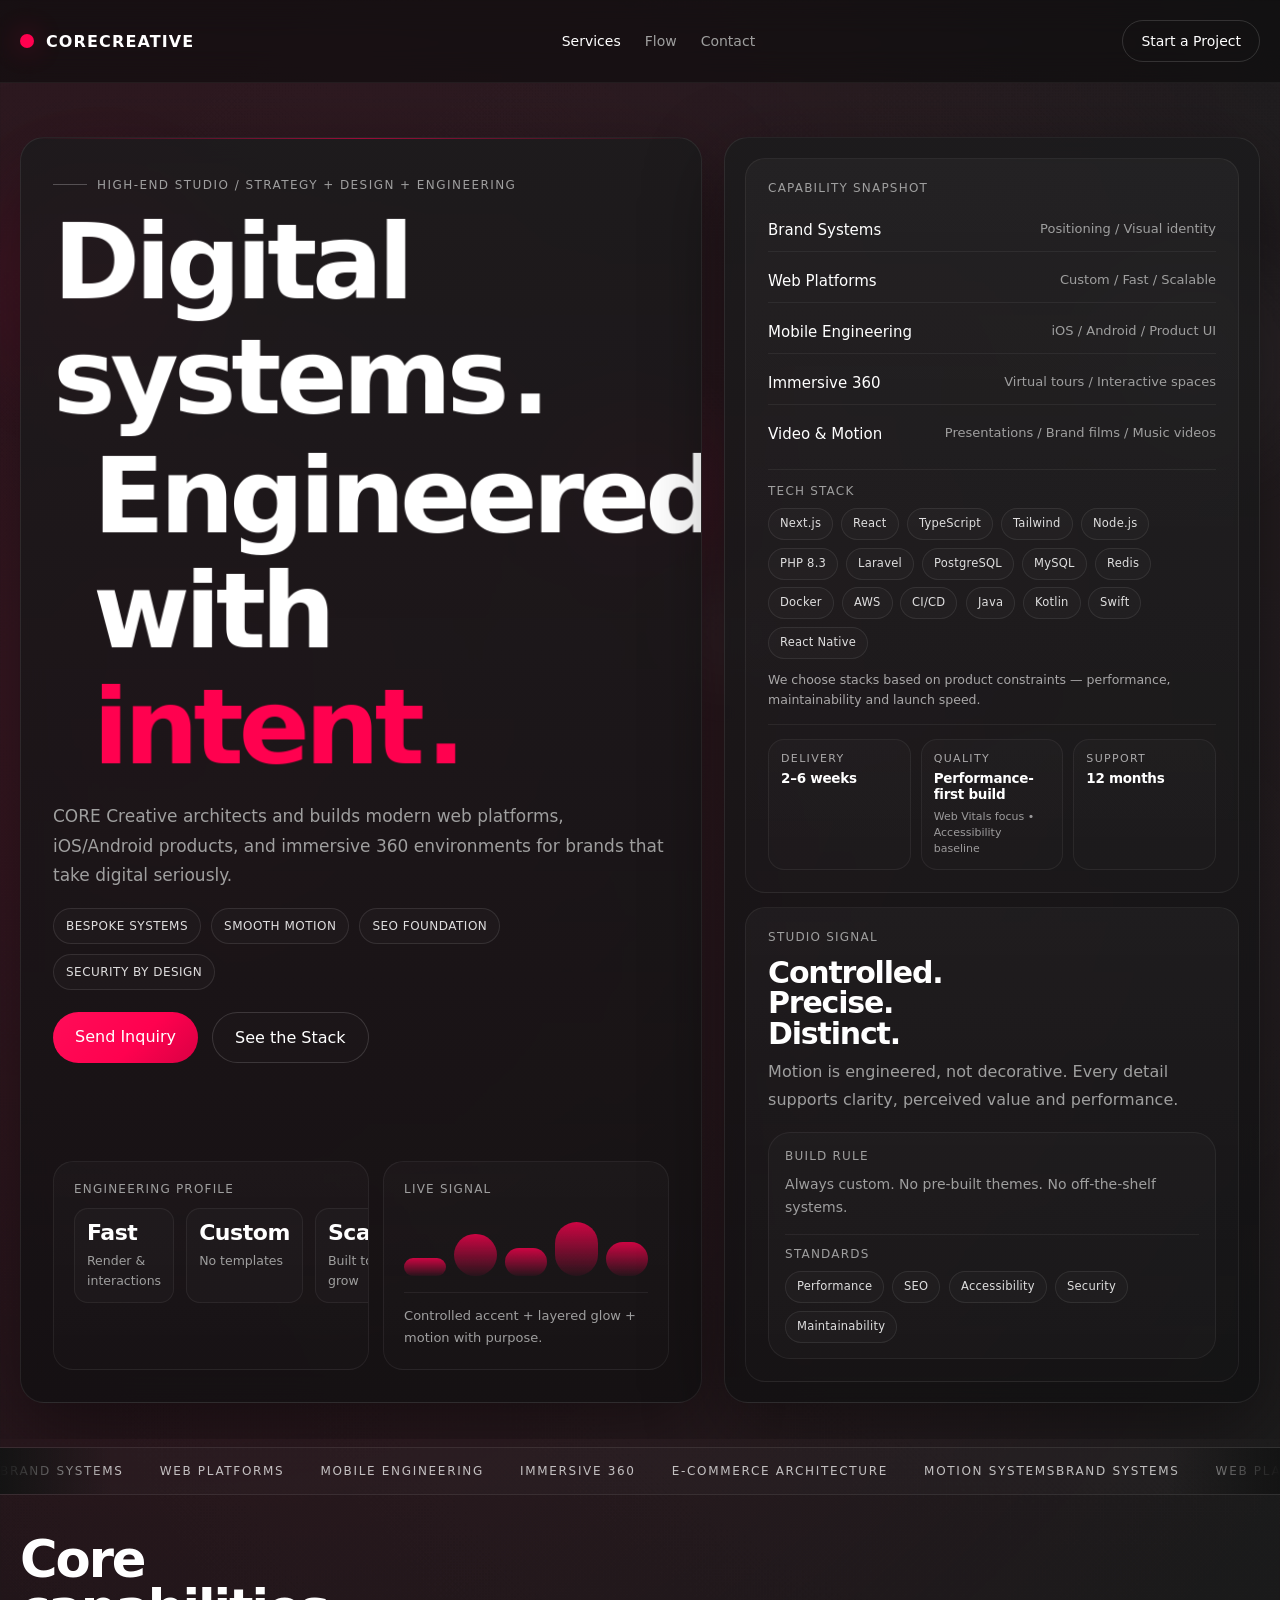
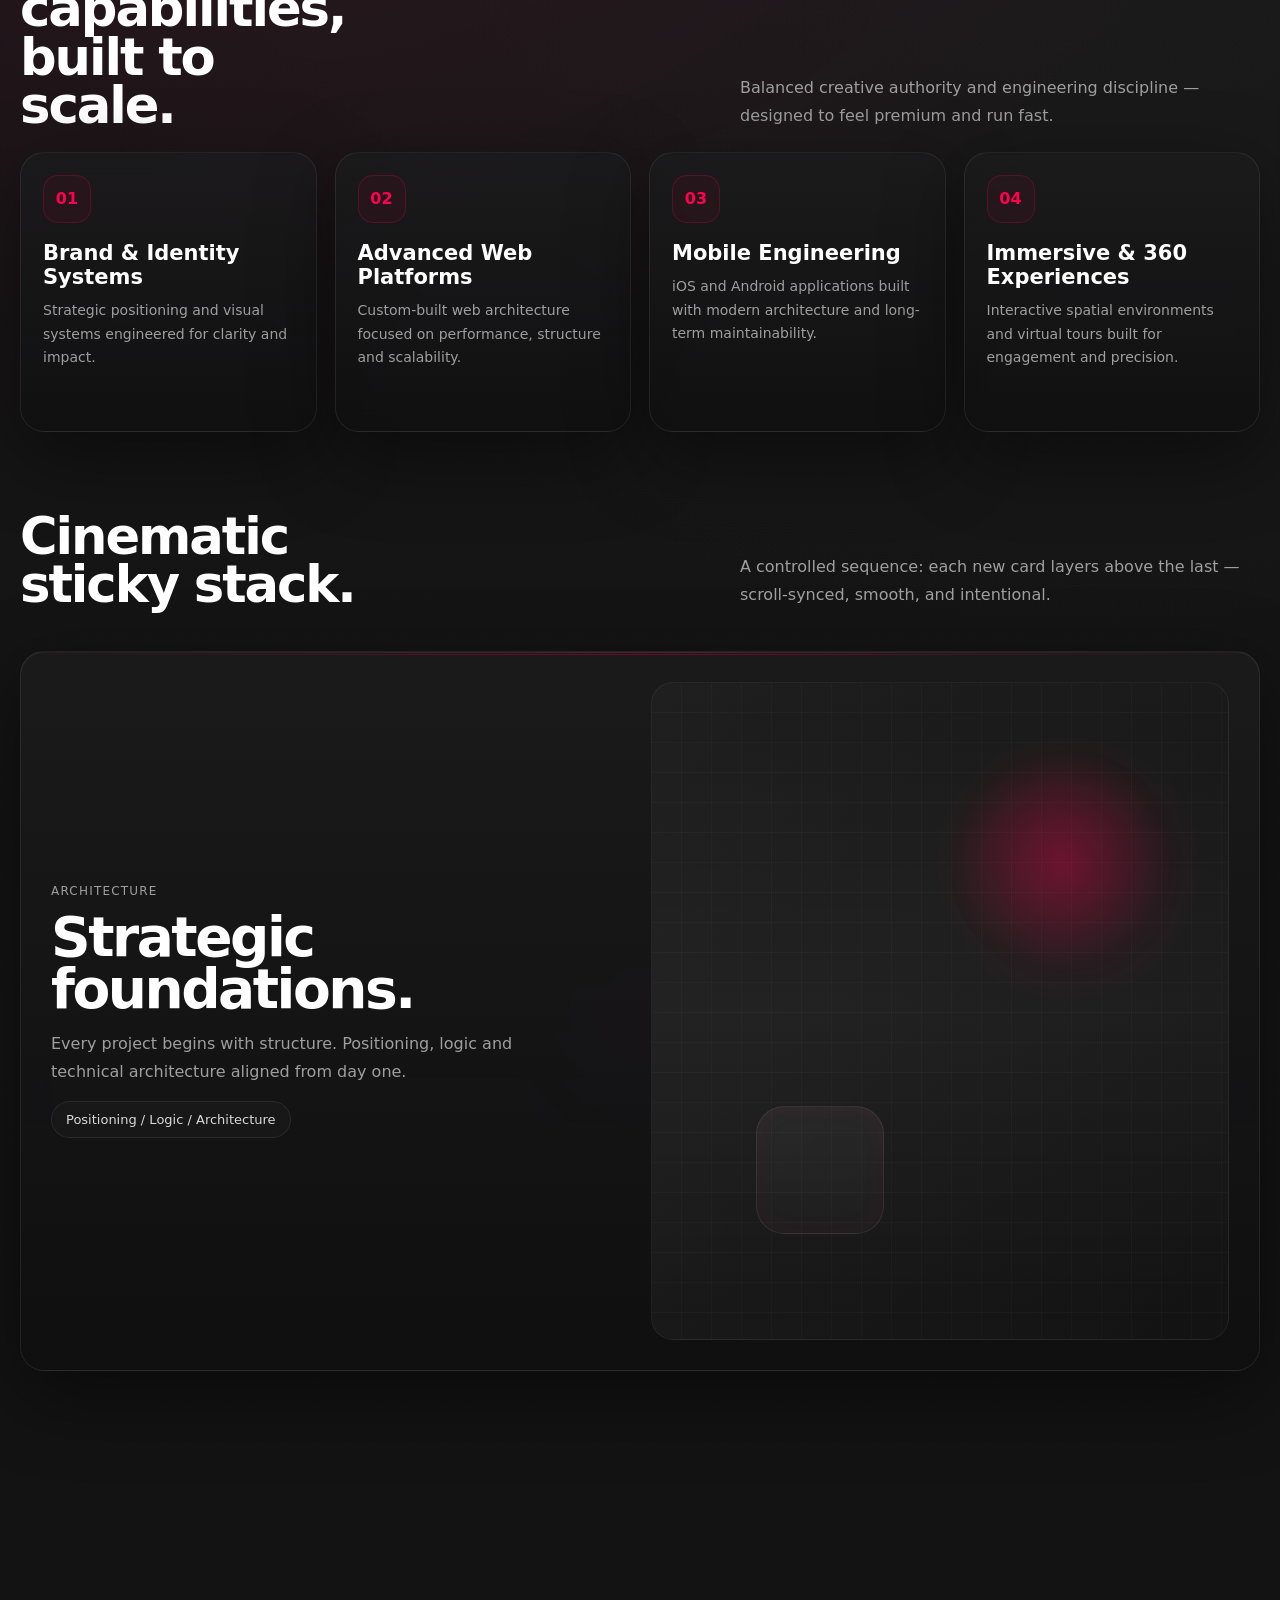
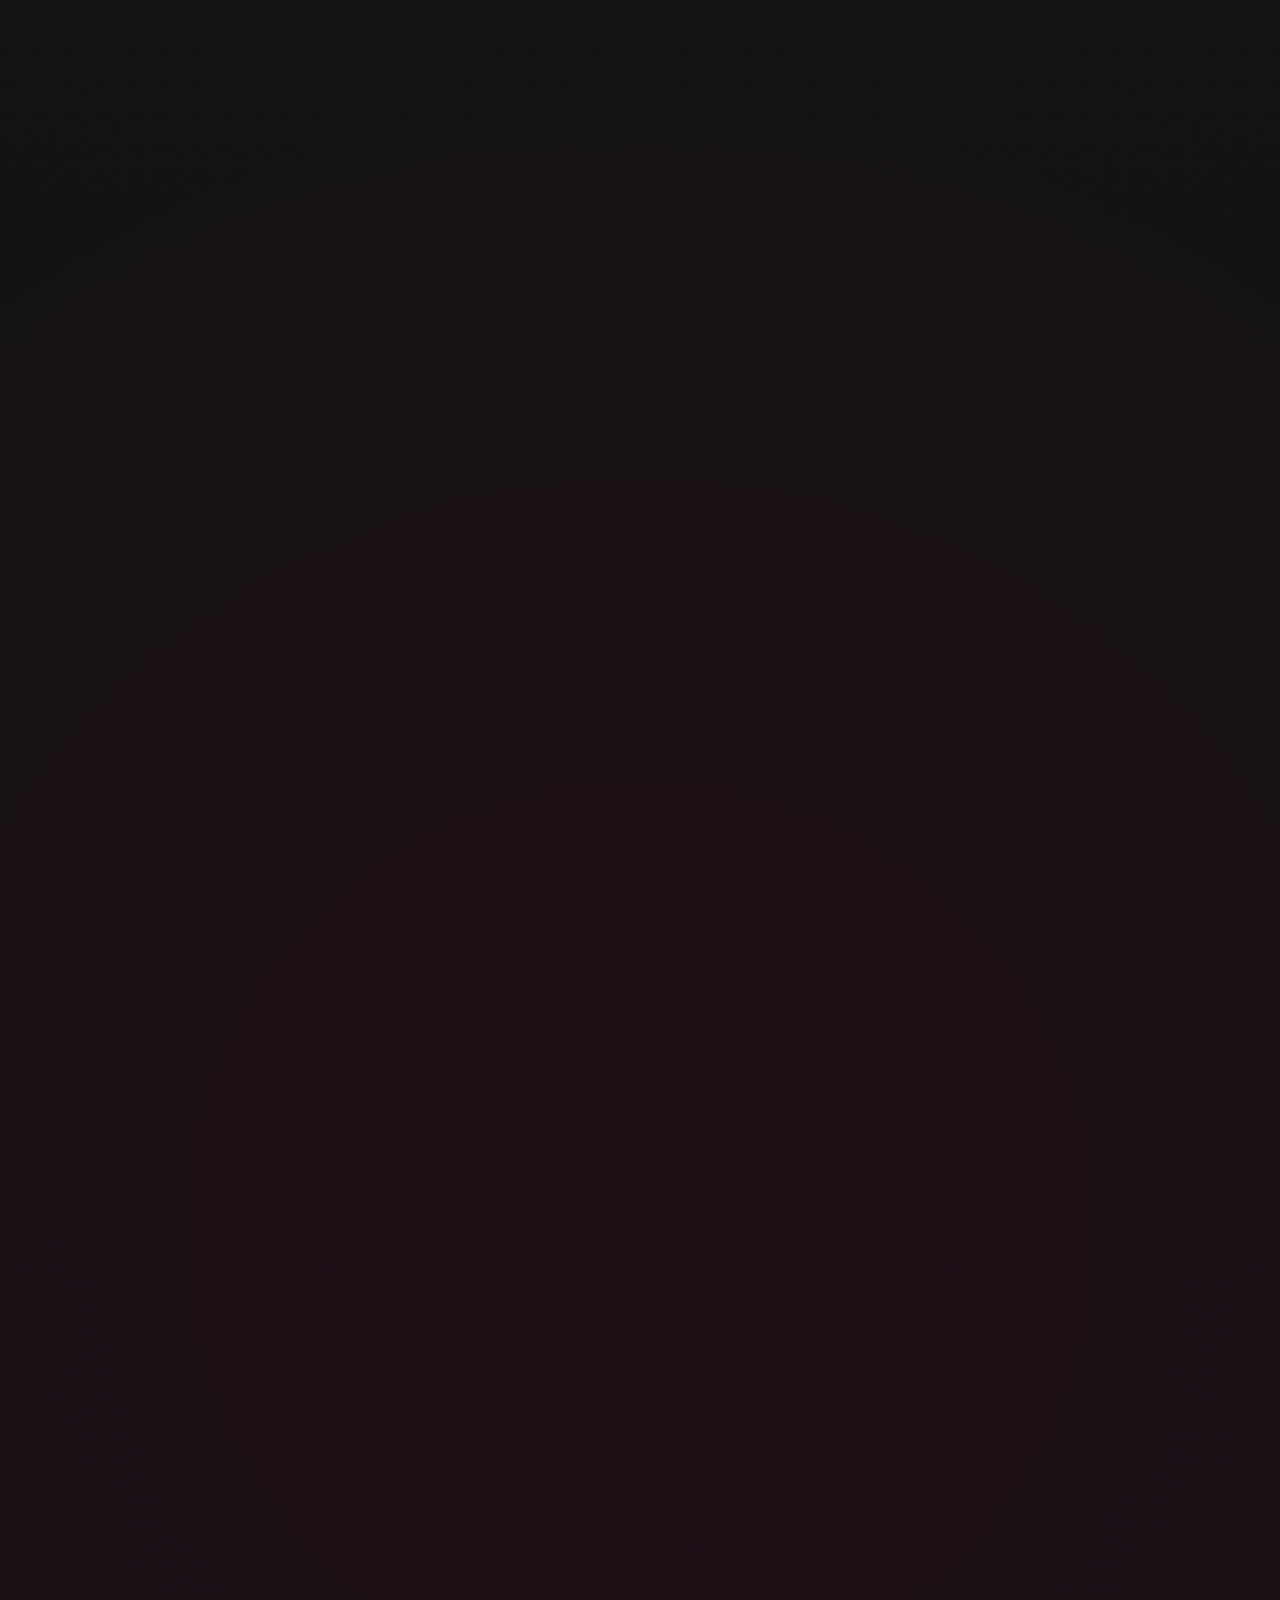
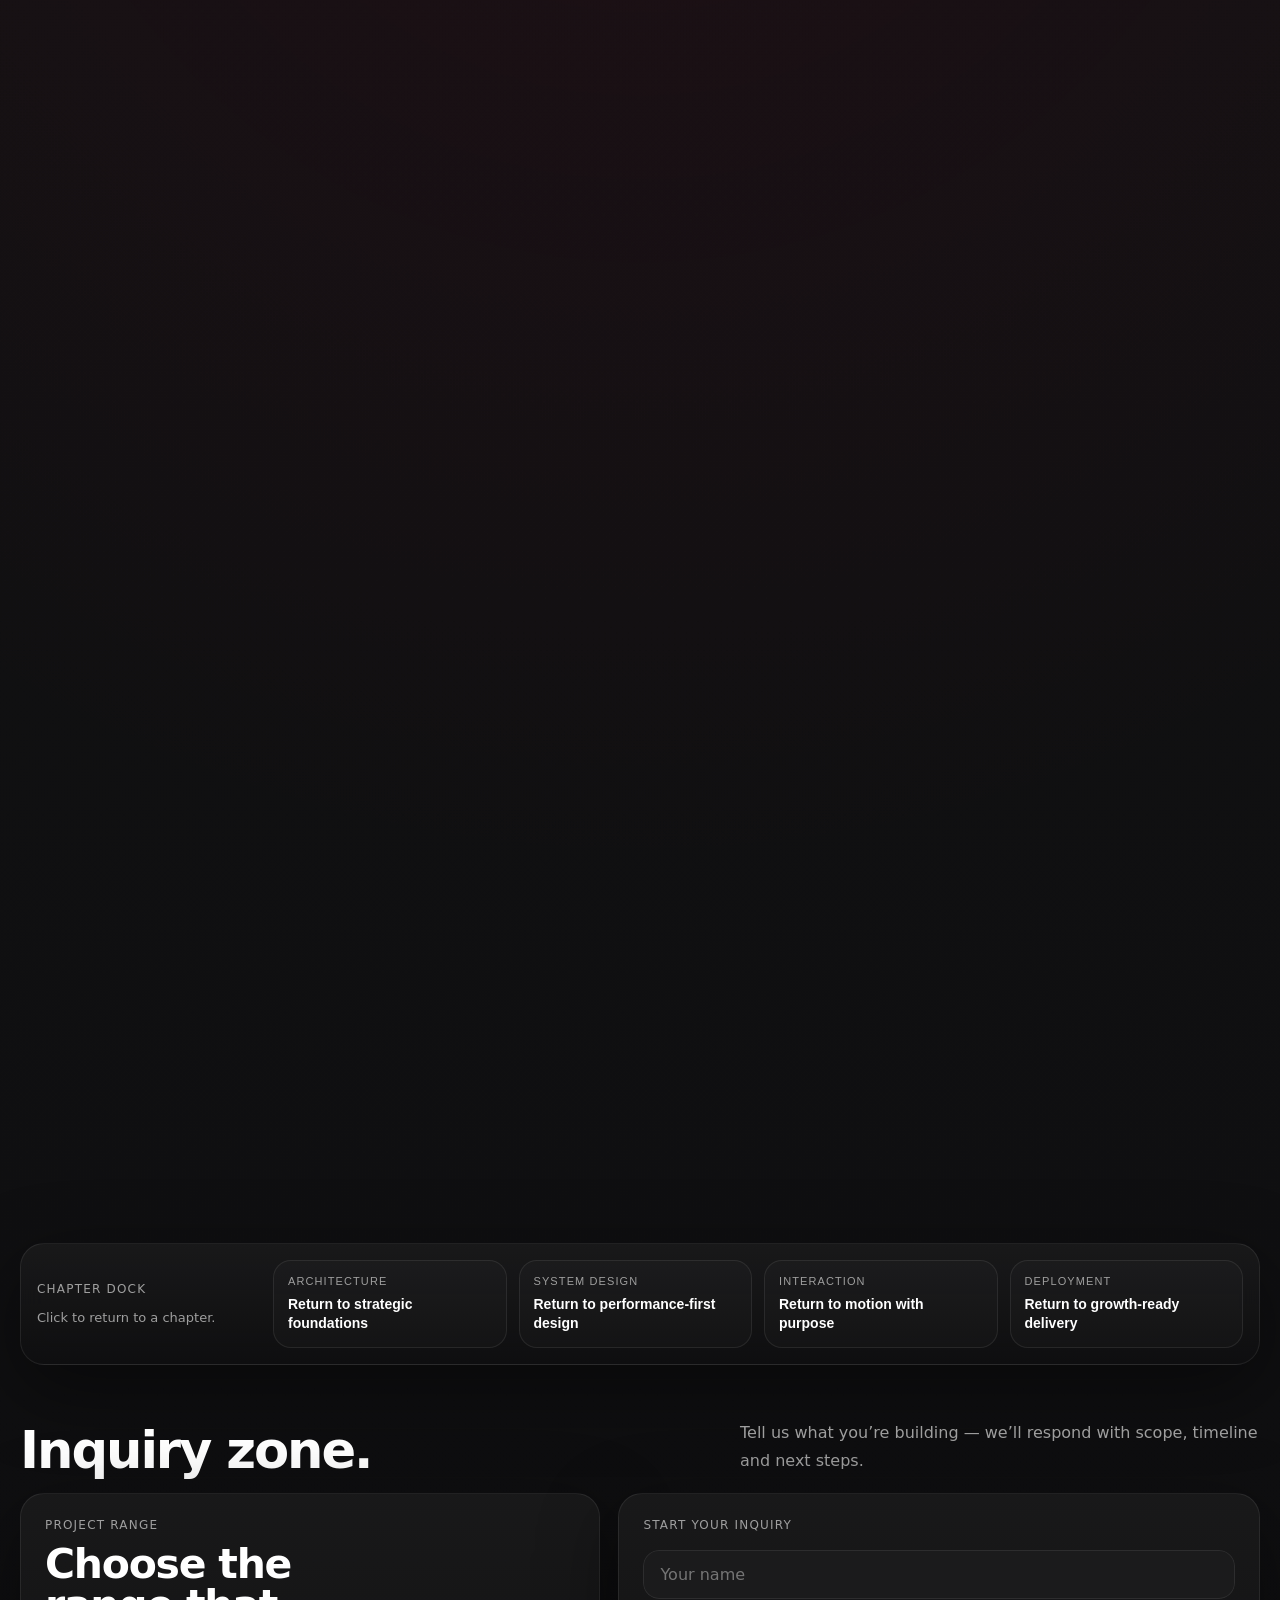
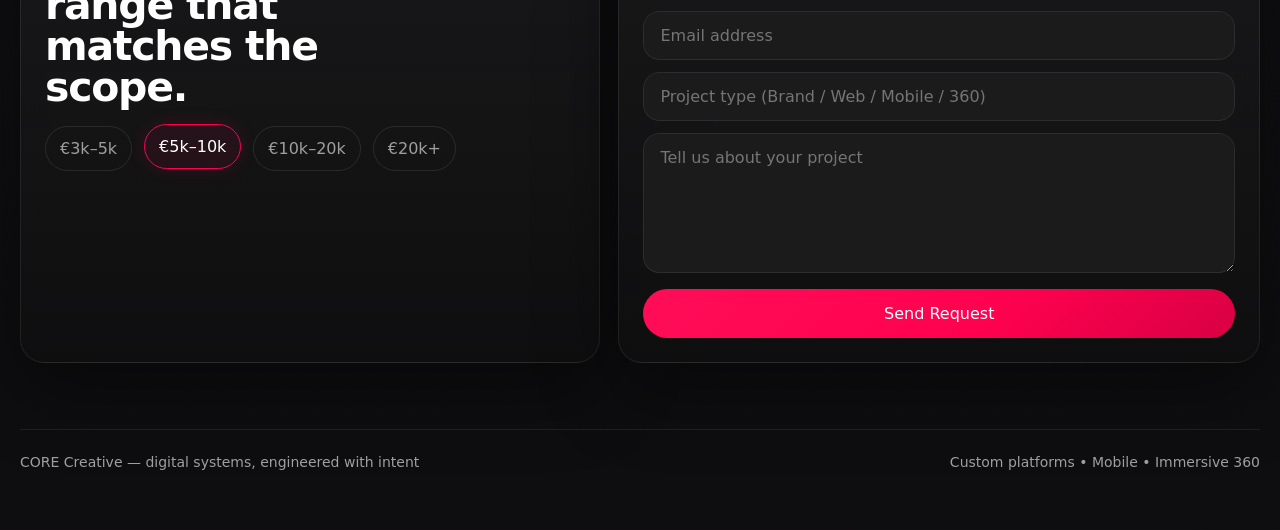
==== index-bekap.html @ a465d310 "batch-01: hero meta + engineering list + delivery proof card" ====
<!DOCTYPE html>
<html lang="en">
<head>
  <meta charset="UTF-8" />
  <meta name="viewport" content="width=device-width, initial-scale=1.0" />
  <title>CORE Creative — Real Overlay Stack</title>
<link rel="stylesheet" href="assets/css/styles.css?v=dev1">
</head>
<body>
  <header class="nav">
    <div class="container nav-inner">
      <a class="brand" href="#top"><span class="dot"></span><span>CORECREATIVE</span></a>
      <nav class="links">
        <a class="active" href="#services">Services</a>
        <a href="#stack">Flow</a>
        <a href="#contact">Contact</a>
      </nav>
      <a class="cta" href="#contact">Start a Project</a>
    </div>
  </header>

  <main>
    <section class="hero" id="top">
      <div class="hero-spot"></div>
      <div class="container hero-grid">
        <div class="panel reactive hero-main">
          <div class="hero-line"></div>

          <div>
            <span class="eyebrow">High-end studio / Strategy + Design + Engineering</span>

            <h1 class="title" aria-label="Digital systems. Engineered with intent.">
              <span class="line l1">
                <span class="w">Digital</span>
                <span class="w">systems<span class="punct punct-accent">.</span></span>
              </span>
              <span class="line l2">
                <span class="w">Engineered</span>
                <span class="w">with</span>
                <span class="w accent">intent<span class="punct punct-invert">.</span></span>
              </span>
            </h1>

            <p class="hero-copy">
              CORE Creative architects and builds modern web platforms, iOS/Android products, and immersive 360 environments for brands that take digital seriously.
            </p>

            <div class="proof-row" aria-label="proof signals">
              <span class="proof-pill">Bespoke systems</span>
              <span class="proof-pill">Smooth motion</span>
              <span class="proof-pill">SEO foundation</span>
              <span class="proof-pill">Security by design</span>
            </div>

            <div class="actions">
              <a class="btn primary" href="#contact">Send Inquiry</a>
              <a class="btn secondary" href="#stack">See the Stack</a>
            </div>
          </div>

          <div class="hero-strip">
            <div class="card reactive">
              <div>
                <div class="label">Engineering profile</div>
                <div class="metrics">
                  <div class="m"><strong>Fast</strong><span>Render & interactions</span></div>
                  <div class="m"><strong>Custom</strong><span>No templates</span></div>
                  <div class="m"><strong>Scaled</strong><span>Built to grow</span></div>
                </div>
              </div>
            </div>

            <div class="card reactive">
              <div>
                <div class="label">Live signal</div>
                <div class="bars">
                  <span class="bar"></span><span class="bar"></span><span class="bar"></span><span class="bar"></span><span class="bar"></span>
                </div>
              </div>
              <p class="micro">
                Controlled accent + layered glow + motion with purpose.
              </p>
            </div>
          </div>
        </div>

        <aside class="panel reactive hero-side">
          <div class="side-box reactive">
            <div class="label">Capability snapshot</div>
            <div class="list">
              <div class="item"><span>Brand Systems</span><span>Positioning / Visual identity</span></div>
              <div class="item"><span>Web Platforms</span><span>Custom / Fast / Scalable</span></div>
              <div class="item"><span>Mobile Engineering</span><span>iOS / Android / Product UI</span></div>
              <div class="item"><span>Immersive 360</span><span>Virtual tours / Interactive spaces</span></div>
              <div class="item"><span>Video & Motion</span><span>Presentations / Brand films / Music videos</span></div>
            </div>

            <div class="mini-stack">
              <div class="label">Tech stack</div>
              <div class="pill-row">
                <span class="pill">Next.js</span>
                <span class="pill">React</span>
                <span class="pill">TypeScript</span>
                <span class="pill">Tailwind</span>

                <span class="pill">Node.js</span>
                <span class="pill">PHP 8.3</span>
                <span class="pill">Laravel</span>

                <span class="pill">PostgreSQL</span>
                <span class="pill">MySQL</span>
                <span class="pill">Redis</span>
                <span class="pill">Docker</span>
                <span class="pill">AWS</span>
                <span class="pill">CI/CD</span>

                <span class="pill">Java</span>
                <span class="pill">Kotlin</span>
                <span class="pill">Swift</span>
                <span class="pill">React Native</span>
              </div>

              <p class="stack-note">
                We choose stacks based on product constraints — performance, maintainability and launch speed.
              </p>

              <div class="proof-metrics" aria-label="delivery proof">
                <div class="pm">
                  <small>Delivery</small>
                  <strong>2–6 weeks</strong>
                </div>

                <div class="pm">
                  <small>Quality</small>
                  <strong>Performance-first build</strong>
                  <span class="pm-sub">Web Vitals focus • Accessibility baseline</span>
                </div>

                <div class="pm">
                  <small>Support</small>
                  <strong>12 months</strong>
                </div>
              </div>
            </div>
          </div>

          <div class="side-box reactive">
            <div class="label">Studio signal</div>
            <h3 class="studio-title">
              Controlled. Precise. Distinct.
            </h3>
            <p class="studio-copy">
              Motion is engineered, not decorative. Every detail supports clarity, perceived value and performance.
            </p>

            <div class="rule-card">
              <div class="label">Build rule</div>
              <p class="rule-copy">
                Always custom. No pre-built themes. No off-the-shelf systems.
              </p>

              <div class="mini-stack mini-stack-tight">
                <div class="label">Standards</div>
                <div class="pill-row">
                  <span class="pill">Performance</span>
                  <span class="pill">SEO</span>
                  <span class="pill">Accessibility</span>
                  <span class="pill">Security</span>
                  <span class="pill">Maintainability</span>
                </div>
              </div>
            </div>
          </div>
        </aside>
      </div>
    </section>

    <section class="ticker-wrap" aria-hidden="true">
      <div class="ticker-track">
        <div class="ticker-group">
          <span>Brand Systems</span>
          <span>Web Platforms</span>
          <span>Mobile Engineering</span>
          <span>Immersive 360</span>
          <span>E-commerce Architecture</span>
          <span>Motion Systems</span>
        </div>
        <div class="ticker-group">
          <span>Brand Systems</span>
          <span>Web Platforms</span>
          <span>Mobile Engineering</span>
          <span>Immersive 360</span>
          <span>E-commerce Architecture</span>
          <span>Motion Systems</span>
        </div>
        <div class="ticker-group">
          <span>Brand Systems</span>
          <span>Web Platforms</span>
          <span>Mobile Engineering</span>
          <span>Immersive 360</span>
          <span>E-commerce Architecture</span>
          <span>Motion Systems</span>
        </div>
      </div>
    </section>

    <section class="section" id="services">
      <div class="container">
        <div class="head">
          <h2>Core capabilities, built to scale.</h2>
          <p>Balanced creative authority and engineering discipline — designed to feel premium and run fast.</p>
        </div>

        <div class="grid4">
          <article class="panel reactive service">
            <div>
              <div class="icon">01</div>
              <h3>Brand & Identity Systems</h3>
              <p>Strategic positioning and visual systems engineered for clarity and impact.</p>
            </div>
          </article>
          <article class="panel reactive service">
            <div>
              <div class="icon">02</div>
              <h3>Advanced Web Platforms</h3>
              <p>Custom-built web architecture focused on performance, structure and scalability.</p>
            </div>
          </article>
          <article class="panel reactive service">
            <div>
              <div class="icon">03</div>
              <h3>Mobile Engineering</h3>
              <p>iOS and Android applications built with modern architecture and long-term maintainability.</p>
            </div>
          </article>
          <article class="panel reactive service">
            <div>
              <div class="icon">04</div>
              <h3>Immersive & 360 Experiences</h3>
              <p>Interactive spatial environments and virtual tours built for engagement and precision.</p>
            </div>
          </article>
        </div>
      </div>
    </section>

    <section class="section" id="stack">
      <div class="container">
        <div class="head">
          <h2>Cinematic sticky stack.</h2>
          <p>A controlled sequence: each new card layers above the last — scroll-synced, smooth, and intentional.</p>
        </div>
      </div>

      <div class="stack-scene" id="stackScene">
        <div class="container">
          <div class="stack-sticky">
            <div class="stack-stage" id="stackStage">
              <div class="stack-scene-spot"></div>

              <article class="stack-card reactive" id="phase-1" data-base-rot="-2.6" data-base-x="-26">
                <div class="stack-veil"></div>
                <div class="stack-card-inner">
                  <div class="stack-copy">
                    <div class="label">Architecture</div>
                    <h3>Strategic foundations.</h3>
                    <p>Every project begins with structure. Positioning, logic and technical architecture aligned from day one.</p>
                    <span class="tag">Positioning / Logic / Architecture</span>
                  </div>
                  <div class="visual">
                    <div class="glow"></div>
                    <div class="core"></div>
                  </div>
                </div>
              </article>

              <article class="stack-card reactive" id="phase-2" data-base-rot="2.4" data-base-x="22">
                <div class="stack-veil"></div>
                <div class="stack-card-inner">
                  <div class="stack-copy">
                    <div class="label">System Design</div>
                    <h3>Designed to perform.</h3>
                    <p>Visual systems and interface logic built as one cohesive environment — clear, premium, consistent.</p>
                    <span class="tag">Design System / UI Logic / Cohesion</span>
                  </div>
                  <div class="visual">
                    <div class="glow" style="top:18%;right:16%"></div>
                    <div class="core" style="left:22%;bottom:20%"></div>
                  </div>
                </div>
              </article>

              <article class="stack-card reactive" id="phase-3" data-base-rot="-2.2" data-base-x="-18">
                <div class="stack-veil"></div>
                <div class="stack-card-inner">
                  <div class="stack-copy">
                    <div class="label">Interaction & Performance</div>
                    <h3>Motion with purpose.</h3>
                    <p>Controlled animation and feedback engineered for clarity and speed — never for decoration.</p>
                    <span class="tag">Motion / Feedback / Performance</span>
                  </div>
                  <div class="visual">
                    <div class="glow" style="top:24%;right:12%"></div>
                    <div class="core" style="left:16%;bottom:14%"></div>
                  </div>
                </div>
              </article>

              <article class="stack-card reactive" id="phase-4" data-base-rot="2.0" data-base-x="16">
                <div class="stack-veil"></div>
                <div class="stack-card-inner">
                  <div class="stack-copy">
                    <div class="label">Deployment & Scale</div>
                    <h3>Built for growth.</h3>
                    <p>Clean code, scalable architecture and long-term maintainability — ready for what comes next.</p>
                    <span class="tag">Scale / Maintainability / Delivery</span>
                  </div>
                  <div class="visual">
                    <div class="glow" style="top:14%;right:8%"></div>
                    <div class="core" style="left:20%;bottom:18%"></div>
                  </div>
                </div>
              </article>

            </div>
          </div>
        </div>
      </div>
    </section>

    <section class="section chapter-dock" id="dock">
      <div class="container">
        <div class="panel reactive chapter-shell">
          <div class="chapter-intro">
            <div class="label" style="margin-bottom:8px;">Chapter Dock</div>
            Click to return to a chapter.
          </div>
          <div class="chapter-row">
            <button class="chapter-btn" data-target="phase-1">
              <small>Architecture</small>
              <strong>Return to strategic foundations</strong>
            </button>
            <button class="chapter-btn" data-target="phase-2">
              <small>System Design</small>
              <strong>Return to performance-first design</strong>
            </button>
            <button class="chapter-btn" data-target="phase-3">
              <small>Interaction</small>
              <strong>Return to motion with purpose</strong>
            </button>
            <button class="chapter-btn" data-target="phase-4">
              <small>Deployment</small>
              <strong>Return to growth-ready delivery</strong>
            </button>
          </div>
        </div>
      </div>
    </section>

    <section class="section" id="contact">
      <div class="container">
        <div class="head">
          <h2>Inquiry zone.</h2>
          <p>Tell us what you’re building — we’ll respond with scope, timeline and next steps.</p>
        </div>

        <div class="two">
          <div class="panel reactive box">
            <div class="label">Project range</div>
            <h3 style="margin:12px 0 0;font-size:clamp(28px,3.2vw,44px);line-height:1;letter-spacing:-.03em;max-width:12ch;">
              Choose the range that matches the scope.
            </h3>
            <div class="chips">
              <span class="chip">€3k–5k</span>
              <span class="chip active">€5k–10k</span>
              <span class="chip">€10k–20k</span>
              <span class="chip">€20k+</span>
            </div>
          </div>

          <div class="panel reactive box">
            <div class="label">Start your inquiry</div>
            <form>
              <div class="field-wrap reactive">
                <input class="field" type="text" placeholder="Your name" />
              </div>
              <div class="field-wrap reactive">
                <input class="field" type="email" placeholder="Email address" />
              </div>
              <div class="field-wrap reactive">
                <input class="field" type="text" placeholder="Project type (Brand / Web / Mobile / 360)" />
              </div>
              <div class="field-wrap reactive">
                <textarea class="field" placeholder="Tell us about your project"></textarea>
              </div>
              <button class="btn primary" type="button">Send Request</button>
            </form>
          </div>
        </div>
      </div>
    </section>
  </main>

  <footer class="footer">
    <div class="container footer-line">
      <span>CORE Creative — digital systems, engineered with intent</span>
      <span>Custom platforms • Mobile • Immersive 360</span>
    </div>
  </footer>

  <script src="assets/js/app.js" defer></script>
</body>
</html>
---- assets/css/styles.css ----
:root{
  --accent:#FF014F;
  --accent-rgb:255,1,79;
  --bg1:#1b1b1c;
  --bg2:#141414;
  --bg3:#0e0e10;
  --text:#fff;
  --muted:#9F9F9F;
  --b1:rgba(255,255,255,.08);
  --b2:rgba(255,255,255,.14);
  --r:24px;
  --ease:cubic-bezier(.22,.61,.36,1);
  --max:1240px;
  --hero-x:50%;
  --hero-y:35%;
  --stack-x:50%;
  --stack-y:50%;
}

*{box-sizing:border-box}
html{scroll-behavior:smooth}
body{
  margin:0;
  font-family:Inter,system-ui,-apple-system,Segoe UI,sans-serif;
  color:var(--text);
  background:
    radial-gradient(circle at 12% 10%, rgba(var(--accent-rgb),.14), transparent 22%),
    radial-gradient(circle at 86% 14%, rgba(255,255,255,.03), transparent 22%),
    radial-gradient(circle at 50% 64%, rgba(var(--accent-rgb),.06), transparent 28%),
    linear-gradient(180deg, var(--bg1) 0%, var(--bg2) 34%, var(--bg3) 100%);
  overflow-x:hidden;
}

a{color:inherit;text-decoration:none}
.container{width:min(100% - 32px, var(--max)); margin:0 auto; position:relative; z-index:2;}

.nav{
  position:sticky; top:0; z-index:100;
  backdrop-filter:blur(16px);
  background:rgba(10,10,10,.56);
  border-bottom:1px solid rgba(255,255,255,.05);
}
.nav-inner{
  min-height:82px;
  display:flex;
  align-items:center;
  justify-content:space-between;
  gap:18px;
}
.brand{display:inline-flex; align-items:center; gap:12px; font-weight:800; letter-spacing:.07em;}
.dot{
  width:14px;height:14px;border-radius:999px;background:var(--accent);
  box-shadow:0 0 28px rgba(var(--accent-rgb),.44);
  animation:pulse 3s infinite;
}
.links{display:flex; gap:24px; color:var(--muted); font-size:14px;}
.links a:hover,.links a.active{color:#fff}
.cta{
  padding:12px 18px;
  border-radius:999px;
  border:1px solid var(--b2);
  font-size:14px;
  transition:.25s var(--ease);
}
.cta:hover{
  transform:translateY(-2px);
  border-color:var(--accent);
  box-shadow:0 0 24px rgba(var(--accent-rgb),.16);
}

.reactive{
  position:relative;
  --mx:50%;
  --my:50%;
  border-radius:inherit;
  isolation:isolate;
}
.reactive::before{
  content:"";
  position:absolute; inset:0;
  padding:1px; border-radius:inherit;
  background: radial-gradient(220px circle at var(--mx) var(--my),
    rgba(var(--accent-rgb),.92),
    rgba(var(--accent-rgb),.20) 20%,
    rgba(255,255,255,.08) 34%,
    transparent 60%);
  -webkit-mask: linear-gradient(#000 0 0) content-box, linear-gradient(#000 0 0);
  -webkit-mask-composite: xor;
  mask-composite: exclude;
  opacity:0;
  transition:opacity .14s linear;
  pointer-events:none;
  z-index:8;
}
.reactive::after{
  content:"";
  position:absolute; inset:-18%;
  background: radial-gradient(240px circle at var(--mx) var(--my), rgba(var(--accent-rgb),.10), transparent 42%);
  opacity:0;
  transition:opacity .14s linear;
  pointer-events:none;
  z-index:0;
}
.reactive.is-active::before,
.reactive.is-active::after{opacity:1}

.panel{
  border:1px solid var(--b1);
  border-radius:24px;
  background:linear-gradient(180deg, rgba(27,27,28,.84), rgba(15,15,16,.74));
  box-shadow:0 24px 80px rgba(0,0,0,.45);
  backdrop-filter:blur(12px);
  overflow:hidden;
}

.hero{
  position:relative;
  padding:54px 0 36px;
  overflow:clip;
}
.hero::before,.hero::after{
  content:"";
  position:absolute;
  border-radius:999px;
  filter:blur(18px);
  pointer-events:none;
  z-index:0;
}
.hero::before{
  width:360px;height:360px; left:-80px; top:20px;
  background: radial-gradient(circle, rgba(var(--accent-rgb),.16), transparent 64%);
  animation: floaty 10s ease-in-out infinite;
}
.hero::after{
  width:320px;height:320px; right:-80px; top:120px;
  background: radial-gradient(circle, rgba(255,255,255,.05), transparent 68%);
  animation: floaty 12s ease-in-out infinite reverse;
}
.hero-spot{
  position:absolute; inset:-8% -6% 0 -6%;
  pointer-events:none; z-index:1;
  background:
    radial-gradient(360px circle at var(--hero-x) var(--hero-y), rgba(var(--accent-rgb),.13), transparent 34%),
    radial-gradient(220px circle at calc(var(--hero-x) + 6%) calc(var(--hero-y) + 10%), rgba(255,255,255,.04), transparent 38%);
  filter:blur(18px);
}

.hero-grid{
  display:grid;
  grid-template-columns:1.12fr .88fr;
  gap:22px;
  align-items:stretch;
}
.hero-main{
  padding:32px;
  min-height:700px;
  display:flex;
  flex-direction:column;
  justify-content:space-between;
  position:relative;
}
.hero-line{
  position:absolute; inset:0 auto auto 0;
  width:100%; height:1px;
  background:linear-gradient(90deg,transparent,rgba(var(--accent-rgb),.7),transparent);
  opacity:.8;
}

.eyebrow{
  display:inline-flex;
  align-items:center;
  gap:10px;
  color:var(--muted);
  font-size:12px;
  letter-spacing:.12em;
  text-transform:uppercase;
}
.eyebrow::before{
  content:"";
  width:34px; height:1px;
  background:rgba(255,255,255,.24);
}

/* ---- TITLE FIX: avoid clipping, keep premium spacing ---- */
h1{
  margin:18px 0 0;
  font-size:clamp(56px, 8.2vw, 126px);
  line-height:1.0;
  letter-spacing:-.048em;
  max-width:100%;
}
.title{
  display:flex;
  flex-direction:column;
  gap:clamp(10px, 1.1vw, 16px);
  align-items:flex-start;
}
.line{
  display:flex;
  flex-wrap:wrap;                /* allow wrap -> no cutoff */
  align-items:baseline;
  column-gap:.18em;              /* keeps “fancy” spacing */
  row-gap:.10em;
  padding-right:.08em;
}
.l2{
  margin-left:.55ch;             /* stagger without transform clipping */
}

.w{
  display:inline-block;
  opacity:0;
  transform:translateY(120%) skewY(7deg);
  animation:splitIn 1s var(--ease) forwards;
  will-change:transform, opacity;
}
.punct{
  display:inline-block;
  opacity:1;
  transform:none;
  animation:none;
  margin-left:.06em;
  letter-spacing:0;
}
.accent{color:var(--accent)}
.l1 .w:nth-child(1){animation-delay:.06s}
.l1 .w:nth-child(2){animation-delay:.16s}
.l2 .w:nth-child(1){animation-delay:.30s}
.l2 .w:nth-child(2){animation-delay:.40s}
.l2 .w:nth-child(3){animation-delay:.50s}

.hero-copy{
  margin-top:22px;
  max-width:62ch;
  color:var(--muted);
  font-size:17px;
  line-height:1.75;
  opacity:0;
  transform:translateY(16px);
  animation:fadeUp .9s var(--ease) .72s forwards;
}

.proof-row{
  margin-top:14px;
  display:flex;
  flex-wrap:wrap;
  gap:10px;
  opacity:0;
  transform:translateY(10px);
  animation:fadeUp .9s var(--ease) .80s forwards;
}
.proof-pill{
  padding:10px 12px;
  border-radius:999px;
  border:1px solid rgba(255,255,255,.10);
  background:rgba(255,255,255,.02);
  color:rgba(255,255,255,.86);
  font-size:12px;
  letter-spacing:.04em;
  text-transform:uppercase;
}

.actions{
  margin-top:22px;
  display:flex;
  gap:14px;
  flex-wrap:wrap;
  opacity:0;
  transform:translateY(16px);
  animation:fadeUp .9s var(--ease) .90s forwards;
}
.btn{
  border:0; cursor:pointer; border-radius:999px;
  padding:15px 22px; font:inherit;
  position:relative; overflow:hidden;
  transition:.25s var(--ease);
}
.btn::before{
  content:"";
  position:absolute;
  width:130px;height:130px;
  right:-40px; bottom:-70px;
  border-radius:999px;
  background: radial-gradient(circle, rgba(255,255,255,.20), transparent 68%);
  opacity:0;
  transition:opacity .25s var(--ease);
}
.btn:hover::before{opacity:1}
.primary{
  background:linear-gradient(135deg,#ff0d58,#ff014f 58%,#d90043);
  color:#fff;
}
.primary:hover{
  transform:translateY(-3px);
  box-shadow:0 0 28px rgba(var(--accent-rgb),.26);
}
.secondary{
  background:rgba(255,255,255,.01);
  border:1px solid var(--b2);
  color:#fff;
}
.secondary:hover{
  transform:translateY(-3px);
  border-color:var(--accent);
  background:rgba(var(--accent-rgb),.04);
}

/* HERO STRIP */
.hero-strip{
  margin-top:28px;
  display:grid;
  grid-template-columns:1.05fr .95fr;
  gap:14px;
  align-items:stretch;
}
.card{
  border-radius:20px;
  border:1px solid rgba(255,255,255,.06);
  background: linear-gradient(180deg, rgba(255,255,255,.025), rgba(255,255,255,.01));
  padding:20px;
  min-height:188px;
  overflow:hidden;

  display:flex;
  flex-direction:column;
  justify-content:space-between;
  gap:16px;

  transition:transform .25s var(--ease), box-shadow .25s var(--ease);
}
.card:hover{
  transform:translateY(-4px) scale(1.005);
  box-shadow:0 16px 44px rgba(0,0,0,.26);
}
.label{
  color:var(--muted);
  font-size:12px;
  letter-spacing:.1em;
  text-transform:uppercase;
}
.metrics{
  margin-top:12px;
  display:grid;
  grid-template-columns:repeat(3,1fr);
  gap:12px;
}
.m{
  padding:12px 12px;
  border-radius:14px;
  background:rgba(255,255,255,.02);
  border:1px solid rgba(255,255,255,.06);
}
.m strong{
  display:block;
  font-size:22px;
  line-height:1.05;
  margin-bottom:6px;
  letter-spacing:-.02em;
}
.m span{color:var(--muted); font-size:12.5px; line-height:1.35;}

.bars{
  margin-top:10px;
  display:grid;
  grid-template-columns:repeat(5,1fr);
  gap:8px;
  align-items:end;
  min-height:70px;
}
.bar{
  border-radius:999px;
  background:linear-gradient(180deg, rgba(var(--accent-rgb),.78), rgba(var(--accent-rgb),.06));
  transform-origin:bottom;
  animation:barPulse 2.4s ease-in-out infinite;
}
.bar:nth-child(1){height:18px;animation-delay:.1s}
.bar:nth-child(2){height:42px;animation-delay:.3s}
.bar:nth-child(3){height:28px;animation-delay:.5s}
.bar:nth-child(4){height:54px;animation-delay:.2s}
.bar:nth-child(5){height:34px;animation-delay:.4s}

.micro{
  margin:0;
  color:var(--muted);
  font-size:13px;
  line-height:1.7;
  padding-top:12px;
  border-top:1px solid rgba(255,255,255,.06);
}

.hero-side{
  padding:20px;
  min-height:700px;
  display:grid;
  grid-template-rows:auto auto;
  gap:14px;
}
.side-box{
  padding:22px;
  border-radius:20px;
  border:1px solid rgba(255,255,255,.06);
  background:linear-gradient(180deg, rgba(255,255,255,.03), rgba(255,255,255,.01));
  transition:transform .25s var(--ease), box-shadow .25s var(--ease);
  overflow:hidden;
}
.side-box:hover{
  transform:translateY(-6px);
  box-shadow:0 18px 50px rgba(0,0,0,.28);
}
.list{margin-top:14px; display:grid; gap:8px;}
.item{
  display:flex;
  justify-content:space-between;
  gap:12px;
  padding:12px 0;
  border-bottom:1px solid rgba(255,255,255,.06);
  font-size:15px;
}
.item:last-child{border-bottom:0}
.item span:last-child{
  color:var(--muted);
  font-size:13px;
  text-align:right;
}

/* Tech stack + pills */
.mini-stack{
  margin-top:14px;
  padding-top:14px;
  border-top:1px solid rgba(255,255,255,.06);
}
.mini-stack-tight{
  margin-top:14px;
  padding-top:12px;
}
.pill-row{
  margin-top:10px;
  display:flex;
  flex-wrap:wrap;
  gap:8px;
}
.pill{
  padding:9px 11px;
  border-radius:999px;
  border:1px solid rgba(255,255,255,.08);
  background:rgba(255,255,255,.02);
  color:rgba(255,255,255,.86);
  font-size:11.5px;
  letter-spacing:.02em;
  line-height:1;
  white-space:nowrap;
  transition:transform .25s var(--ease), border-color .25s var(--ease), background .25s var(--ease), box-shadow .25s var(--ease);
  will-change:transform;
}
.pill:hover{
  transform:translateY(-2px);
  border-color:rgba(var(--accent-rgb), .35);
  background:rgba(var(--accent-rgb), .05);
  box-shadow:0 0 22px rgba(var(--accent-rgb), .10);
}
.stack-note{
  margin:12px 0 0;
  color:rgba(255,255,255,.62);
  font-size:12.5px;
  line-height:1.6;
}

/* proof metrics row */
.proof-metrics{
  margin-top:14px;
  padding-top:14px;
  border-top:1px solid rgba(255,255,255,.06);
  display:grid;
  grid-template-columns:repeat(3, minmax(0, 1fr));
  gap:10px;
}
.pm{
  border:1px solid rgba(255,255,255,.06);
  background:linear-gradient(180deg, rgba(255,255,255,.018), rgba(255,255,255,.010));
  border-radius:16px;
  padding:12px 12px;
}
.pm small{
  display:block;
  color:rgba(255,255,255,.62);
  font-size:11px;
  letter-spacing:.12em;
  text-transform:uppercase;
  margin-bottom:6px;
}
.pm strong{
  display:block;
  font-size:13.5px;
  letter-spacing:-.02em;
  line-height:1.15;
}
.pm-sub{
  display:block;
  margin-top:7px;
  color:rgba(255,255,255,.56);
  font-size:11px;
  line-height:1.45;
}

/* Studio text helpers */
.studio-title{
  margin:14px 0 8px;
  font-size:30px;
  line-height:1.02;
  letter-spacing:-0.04em;
  max-width:12ch;
}
.studio-copy{
  margin:0;
  color:var(--muted);
  line-height:1.75;
}

/* Rule card */
.rule-card{
  margin-top:18px;
  border-radius:22px;
  border:1px solid rgba(255,255,255,.06);
  background:rgba(255,255,255,.02);
  padding:16px;
}
.rule-copy{
  margin:10px 0 0;
  color:var(--muted);
  line-height:1.7;
  font-size:14px;
}

.ticker-wrap{
  margin:8px 0 0;
  overflow:hidden;
  border-top:1px solid var(--b1);
  border-bottom:1px solid var(--b1);
  background:rgba(255,255,255,.015);
  position:relative;
}
.ticker-wrap::before,.ticker-wrap::after{
  content:"";
  position:absolute;
  top:0;
  width:110px;
  height:100%;
  pointer-events:none;
  z-index:2;
}
.ticker-wrap::before{
  left:0;
  background:linear-gradient(90deg, rgba(20,20,20,1), rgba(20,20,20,0));
}
.ticker-wrap::after{
  right:0;
  background:linear-gradient(270deg, rgba(20,20,20,1), rgba(20,20,20,0));
}
.ticker-track{
  display:flex;
  width:max-content;
  will-change:transform;
  animation:tickerLoop 18s linear infinite;
}
.ticker-group{
  display:flex;
  flex-shrink:0;
  align-items:center;
  gap:36px;
  padding:16px 0;
  color:rgba(255,255,255,.72);
  text-transform:uppercase;
  letter-spacing:.14em;
  font-size:12px;
}

.section{padding:40px 0;}
.head{
  display:flex;
  justify-content:space-between;
  align-items:end;
  gap:18px;
  margin-bottom:18px;
}
.head h2{
  margin:0;
  font-size:clamp(32px,4vw,58px);
  line-height:.95;
  letter-spacing:-.04em;
  max-width:10ch;
}
.head p{
  margin:0;
  max-width:520px;
  color:var(--muted);
  line-height:1.75;
}

/* ---- FIX: Stack must never overlap its heading ---- */
#stack{
  position:relative;
  isolation:isolate; /* key: contain stacking contexts from transforms/perspective */
}
#stack .head{
  position:relative;
  z-index:5; /* above sticky stage/cards inside the same isolated context */
}

.grid4{
  display:grid;
  grid-template-columns:repeat(4,1fr);
  gap:18px;
  margin-top:22px;
}
.service{
  min-height:280px;
  padding:22px;
  display:flex;
  flex-direction:column;
  justify-content:space-between;
  transition:.25s var(--ease);
}
.service:hover{
  transform:translateY(-8px) scale(1.01);
  box-shadow:0 18px 55px rgba(0,0,0,.34);
}
.icon{
  width:48px;height:48px;border-radius:15px;
  border:1px solid rgba(var(--accent-rgb),.22);
  background:rgba(var(--accent-rgb),.06);
  display:grid; place-items:center;
  color:var(--accent);
  font-weight:700;
}
.service h3{margin:18px 0 10px; font-size:21px;}
.service p{margin:0; color:var(--muted); line-height:1.7; font-size:14px;}

/* REAL OVERLAY STACK */
.stack-scene{
  position:relative;
  z-index:1; /* stays below #stack .head inside isolated section */
  height:420vh;
}
.stack-scene .container{height:100%}
.stack-sticky{
  position:sticky;
  top:108px;
  height:calc(100vh - 132px);
  display:flex;
  align-items:center;
}
.stack-stage{
  position:relative;
  width:100%;
  height:min(80vh, 760px);
  min-height:580px;
  perspective:1400px;
  perspective-origin:50% 48%;
  transform-style:preserve-3d;
  overflow:visible;
  isolation:isolate;
}
.stack-scene-spot{
  position:absolute;
  inset:-12%;
  pointer-events:none;
  z-index:0;
  background:
    radial-gradient(320px circle at var(--stack-x) var(--stack-y), rgba(var(--accent-rgb),.10), transparent 34%),
    radial-gradient(220px circle at calc(var(--stack-x) + 7%) calc(var(--stack-y) + 12%), rgba(255,255,255,.04), transparent 36%);
  filter:blur(22px);
  transform:translateZ(0);
}
.stack-card{
  position:absolute;
  inset:0;
  border:1px solid rgba(255,255,255,.08);
  border-radius:24px;
  background:linear-gradient(180deg, rgba(27,27,28,.94), rgba(15,15,16,.88));
  box-shadow:
    0 24px 80px rgba(0,0,0,.48),
    inset 0 1px 0 rgba(255,255,255,.03);
  backdrop-filter:blur(14px);
  overflow:hidden;
  will-change:transform, filter, opacity;
  transform-style:preserve-3d;
  backface-visibility:hidden;

  --tx:0px;
  --ty:0px;
  --rz:0deg;
  --sc:1;
  --rx:0deg;
  --ry:0deg;

  transform:
    translate3d(var(--tx), var(--ty), 0)
    rotate(var(--rz))
    scale(var(--sc))
    rotateX(var(--rx))
    rotateY(var(--ry));

  pointer-events:none;
  z-index:10;
}
.stack-card.active-top{pointer-events:auto}
.stack-card::before{
  content:"";
  position:absolute;
  inset:0 auto auto 0;
  width:100%;
  height:1px;
  background:linear-gradient(90deg, transparent, rgba(var(--accent-rgb),.45), transparent);
  opacity:.65;
  z-index:7;
}
.stack-veil{
  position:absolute;
  inset:0;
  background:
    linear-gradient(180deg, rgba(0,0,0,.05), rgba(0,0,0,.16)),
    radial-gradient(circle at 82% 14%, rgba(0,0,0,.14), transparent 28%);
  opacity:0;
  pointer-events:none;
  z-index:2;
  transform:translateZ(0);
}
.stack-card-inner{
  position:relative;
  z-index:4;
  height:100%;
  padding:30px;
  display:grid;
  grid-template-columns:1fr 1fr;
  gap:22px;
  align-items:stretch;
  transform:translateZ(0);
  backface-visibility:hidden;
}
.stack-copy{
  display:flex;
  flex-direction:column;
  justify-content:center;
  gap:14px;
}
.stack-copy h3{
  margin:0;
  font-size:clamp(34px,4.3vw,60px);
  line-height:.94;
  letter-spacing:-.045em;
  max-width:10ch;
}
.stack-copy p{
  margin:0;
  color:var(--muted);
  line-height:1.78;
  max-width:48ch;
}
.tag{
  width:fit-content;
  padding:10px 14px;
  border-radius:999px;
  border:1px solid rgba(255,255,255,.08);
  background:rgba(255,255,255,.02);
  color:rgba(255,255,255,.84);
  font-size:13px;
}
.visual{
  border-radius:22px;
  border:1px solid rgba(255,255,255,.06);
  position:relative;
  overflow:hidden;
  background:
    linear-gradient(135deg, rgba(255,255,255,.03), rgba(255,255,255,.01)),
    radial-gradient(circle at 72% 28%, rgba(var(--accent-rgb),.16), transparent 22%),
    linear-gradient(135deg, #181818, #101010);
  min-height:100%;
  transform:translateZ(0);
  backface-visibility:hidden;
  contain:paint;
}
.visual::before{
  content:"";
  position:absolute; inset:-1px;
  background-image:
    linear-gradient(rgba(255,255,255,.025) 1px, transparent 1px),
    linear-gradient(90deg, rgba(255,255,255,.025) 1px, transparent 1px);
  background-size:30px 30px;
  transform:translateZ(0);
  will-change:transform;
}
.visual::after{
  content:"";
  position:absolute; inset:-1px;
  background:linear-gradient(180deg, transparent, rgba(255,255,255,.03), transparent);
  animation:scan 6s linear infinite;
  transform:translateZ(0);
  will-change:transform;
}
.glow{
  position:absolute;
  width:220px; height:220px;
  top:10%; right:10%;
  border-radius:999px;
  background:radial-gradient(circle, rgba(var(--accent-rgb),.24), transparent 68%);
  filter:blur(10px);
  transform:translateZ(0);
}
.core{
  position:absolute;
  width:128px; height:128px;
  left:18%; bottom:16%;
  border-radius:28px;
  border:1px solid rgba(255,255,255,.08);
  background:linear-gradient(180deg, rgba(255,255,255,.05), rgba(255,255,255,.02));
  box-shadow: inset 0 0 24px rgba(var(--accent-rgb),.05);
  transform:translateZ(0);
}

.chapter-dock{
  padding:0 0 14px;
  margin-top:-4px;
}
.chapter-shell{
  padding:16px;
  border-radius:24px;
  display:grid;
  grid-template-columns:220px 1fr;
  gap:16px;
  align-items:center;
}
.chapter-intro{
  color:var(--muted);
  font-size:13px;
  line-height:1.7;
}
.chapter-row{
  display:grid;
  grid-template-columns:repeat(4,1fr);
  gap:12px;
}
.chapter-btn{
  border:1px solid rgba(255,255,255,.08);
  background:rgba(255,255,255,.02);
  color:#fff;
  border-radius:18px;
  padding:14px;
  text-align:left;
  cursor:pointer;
  transition:transform .25s var(--ease), border-color .25s var(--ease), background .25s var(--ease), box-shadow .25s var(--ease);
}
.chapter-btn small{
  display:block;
  color:var(--muted);
  margin-bottom:8px;
  text-transform:uppercase;
  letter-spacing:.1em;
  font-size:11px;
}
.chapter-btn strong{
  display:block;
  font-size:14px;
  line-height:1.35;
  font-weight:600;
}
.chapter-btn:hover{
  transform:translateY(-4px);
  border-color:rgba(var(--accent-rgb), .35);
  background:rgba(var(--accent-rgb), .05);
  box-shadow:0 0 24px rgba(var(--accent-rgb), .12);
}

.two{display:grid; grid-template-columns:.95fr 1.05fr; gap:18px;}
.box{padding:24px;}
.chips{margin-top:18px; display:flex; flex-wrap:wrap; gap:12px;}
.chip{
  padding:12px 14px; border-radius:999px;
  border:1px solid rgba(255,255,255,.10);
  color:var(--muted);
  transition:.25s var(--ease);
}
.chip.active,.chip:hover{
  color:#fff;
  border-color:var(--accent);
  background:rgba(var(--accent-rgb),.08);
  box-shadow:0 0 18px rgba(var(--accent-rgb),.14);
  transform:translateY(-2px);
}
form{margin-top:18px; display:grid; gap:12px;}
.field-wrap{
  border-radius:16px;
  overflow:hidden;
  position:relative;
  isolation:isolate;
}
.field-wrap::before,.field-wrap::after{border-radius:16px;}
.field{
  width:100%;
  background:#1b1b1c;
  border:1px solid rgba(255,255,255,.08);
  border-radius:16px;
  padding:14px 16px;
  color:#fff;
  outline:none;
  font:inherit;
  position:relative;
  z-index:2;
}
.field:focus{
  border-color:rgba(var(--accent-rgb),.4);
  box-shadow:0 0 0 4px rgba(var(--accent-rgb),.08);
}
textarea.field{min-height:140px; resize:vertical;}

.footer{padding:26px 0 60px; color:var(--muted); font-size:14px;}
.footer-line{
  padding-top:24px;
  border-top:1px solid var(--b1);
  display:flex;
  justify-content:space-between;
  gap:16px;
  flex-wrap:wrap;
}

@keyframes splitIn{to{opacity:1; transform:translateY(0) skewY(0)}}
@keyframes fadeUp{to{opacity:1; transform:translateY(0)}}
@keyframes floaty{0%,100%{transform:translateY(0)}50%{transform:translateY(18px)}}
@keyframes pulse{0%,100%{box-shadow:0 0 18px rgba(var(--accent-rgb),.22)}50%{box-shadow:0 0 30px rgba(var(--accent-rgb),.36)}}
@keyframes tickerLoop{from{transform:translateX(0)}to{transform:translateX(-33.3333%)}}
@keyframes scan{0%{transform:translateY(-100%)}100%{transform:translateY(100%)}}
@keyframes barPulse{0%,100%{transform:scaleY(.82);opacity:.75}50%{transform:scaleY(1.06);opacity:1}}

@media (max-width:1100px){
  .hero-grid,.grid4,.two,.stack-card-inner,.chapter-shell{grid-template-columns:1fr;}
  .hero-main,.hero-side{min-height:auto;}
  .hero-side{grid-template-rows:auto;}
  .stack-scene{height:auto;}
  .stack-scene .container{height:auto;}
  .stack-sticky{position:relative; top:auto; height:auto;}
  .stack-stage{height:auto; min-height:auto; display:grid; gap:18px; perspective:none;}
  .stack-card{
    position:relative !important;
    inset:auto !important;
    transform:none !important;
    filter:none !important;
    opacity:1 !important;
    pointer-events:auto !important;
  }
  .stack-scene-spot{display:none}
  .stack-veil{display:none}
  .chapter-row{grid-template-columns:1fr 1fr;}
  .card{min-height:auto;}
  .proof-metrics{grid-template-columns:1fr; }
  .l2{margin-left:0} /* disable stagger on smaller */
}
@media (max-width:760px){
  .links{display:none}
  .hero-strip,.metrics,.head,.footer-line{display:grid; grid-template-columns:1fr;}
  .hero-main,.hero-side,.box,.stack-card-inner{padding:20px;}
  h1{max-width:100%}
  .grid4{grid-template-columns:1fr;}
  .ticker-group{gap:24px; font-size:11px;}
  .chapter-row{grid-template-columns:1fr;}
}
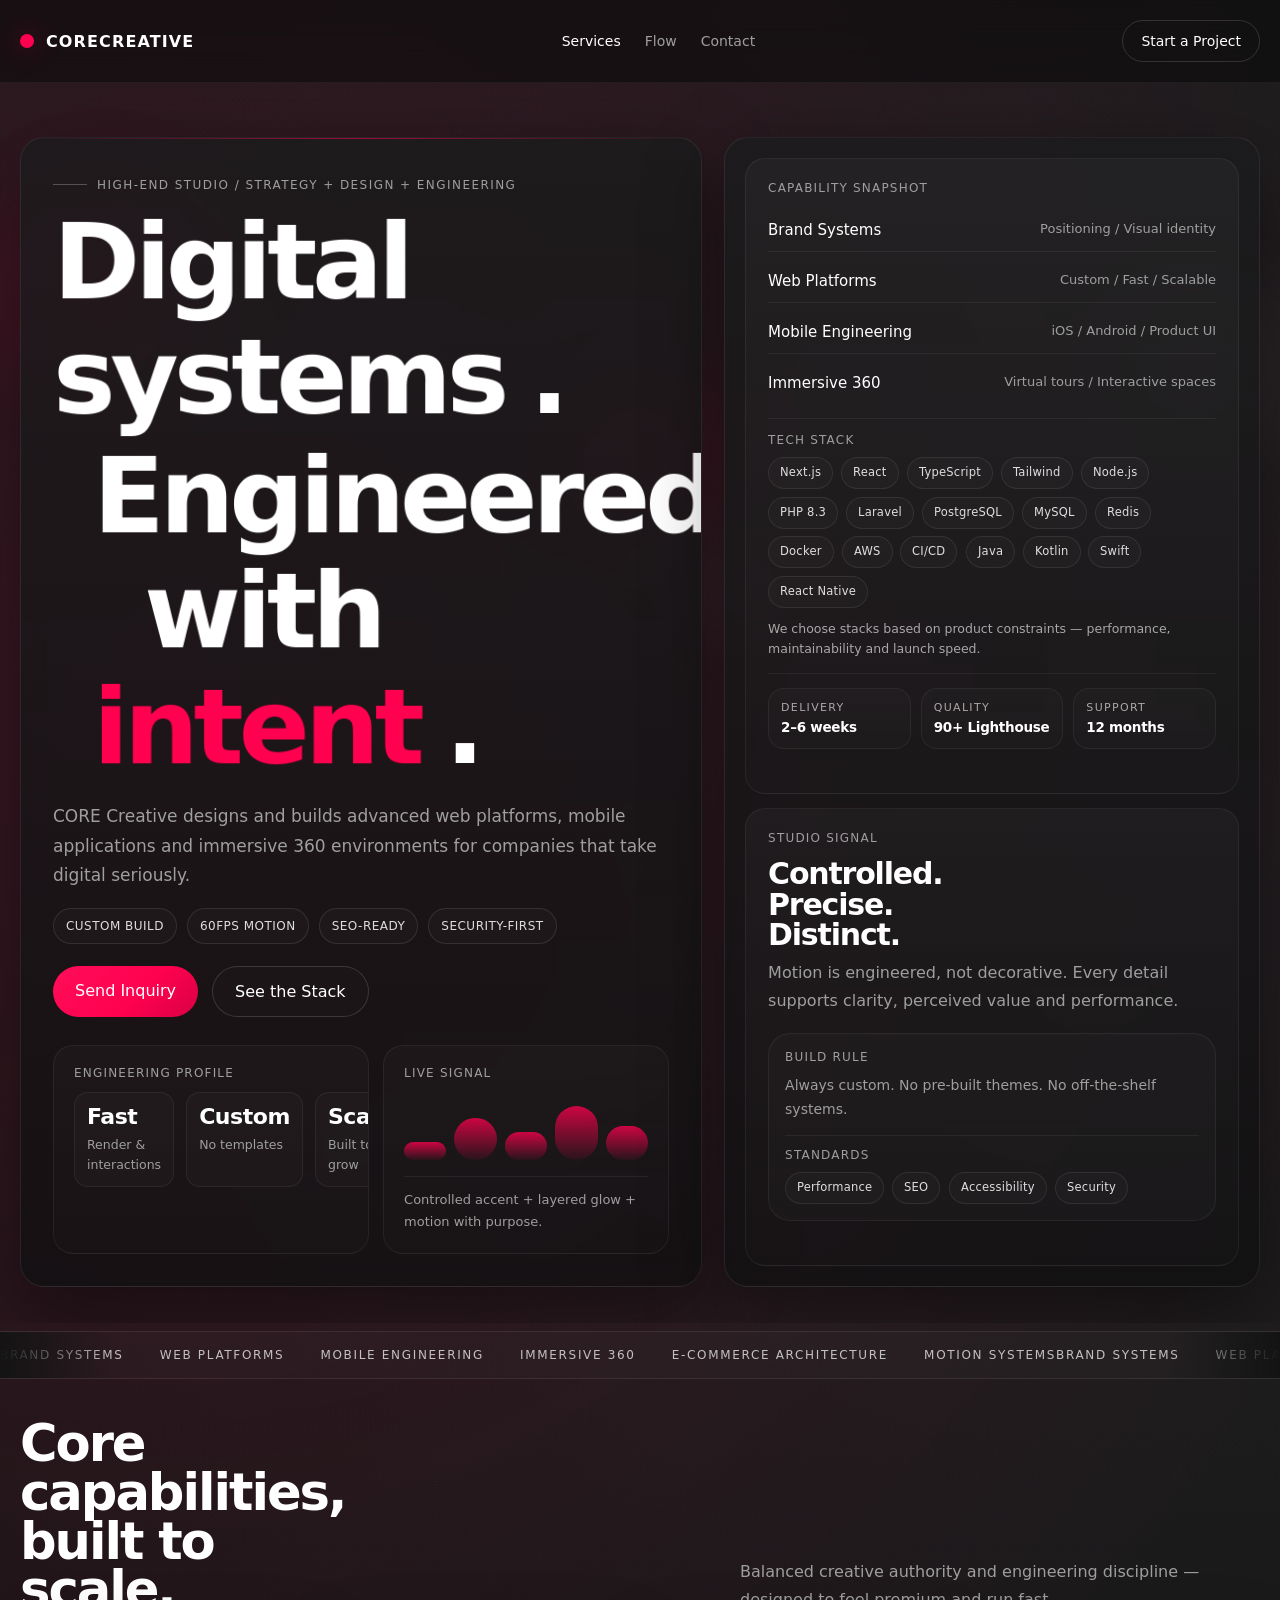
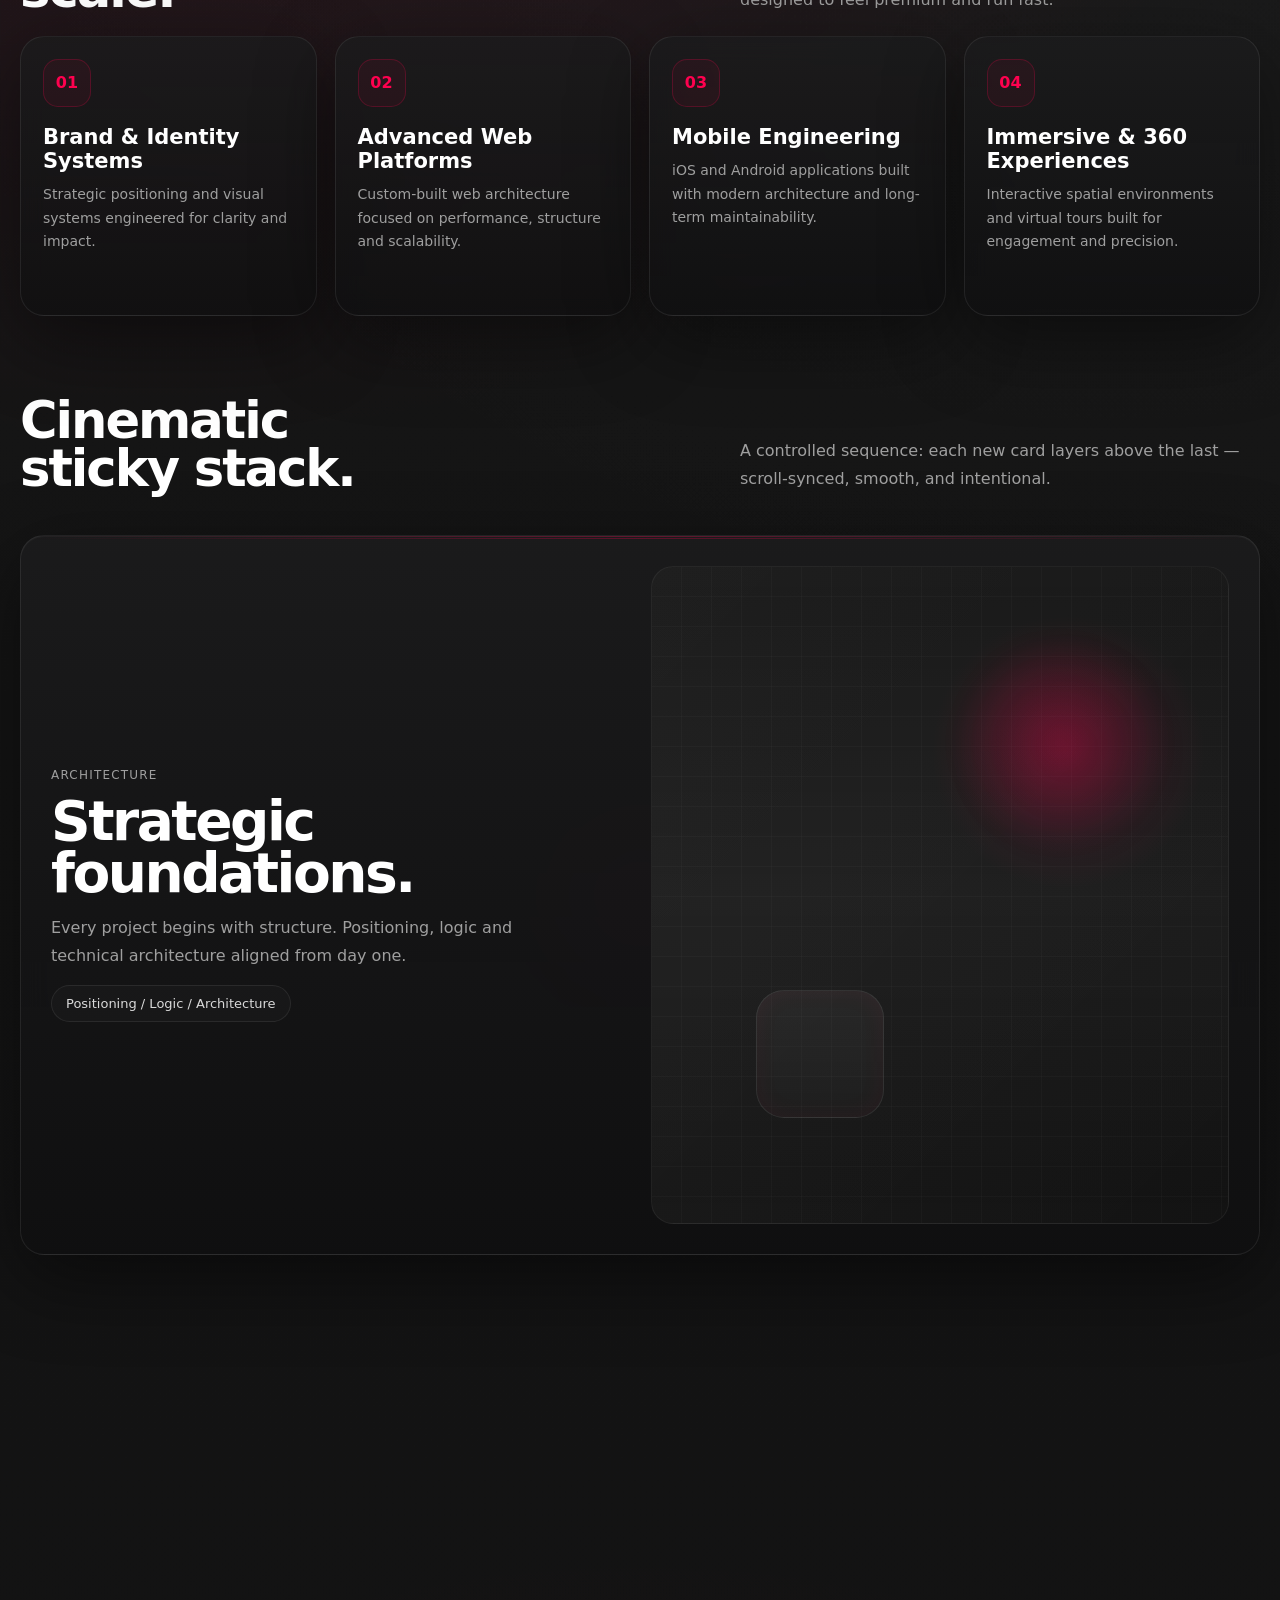
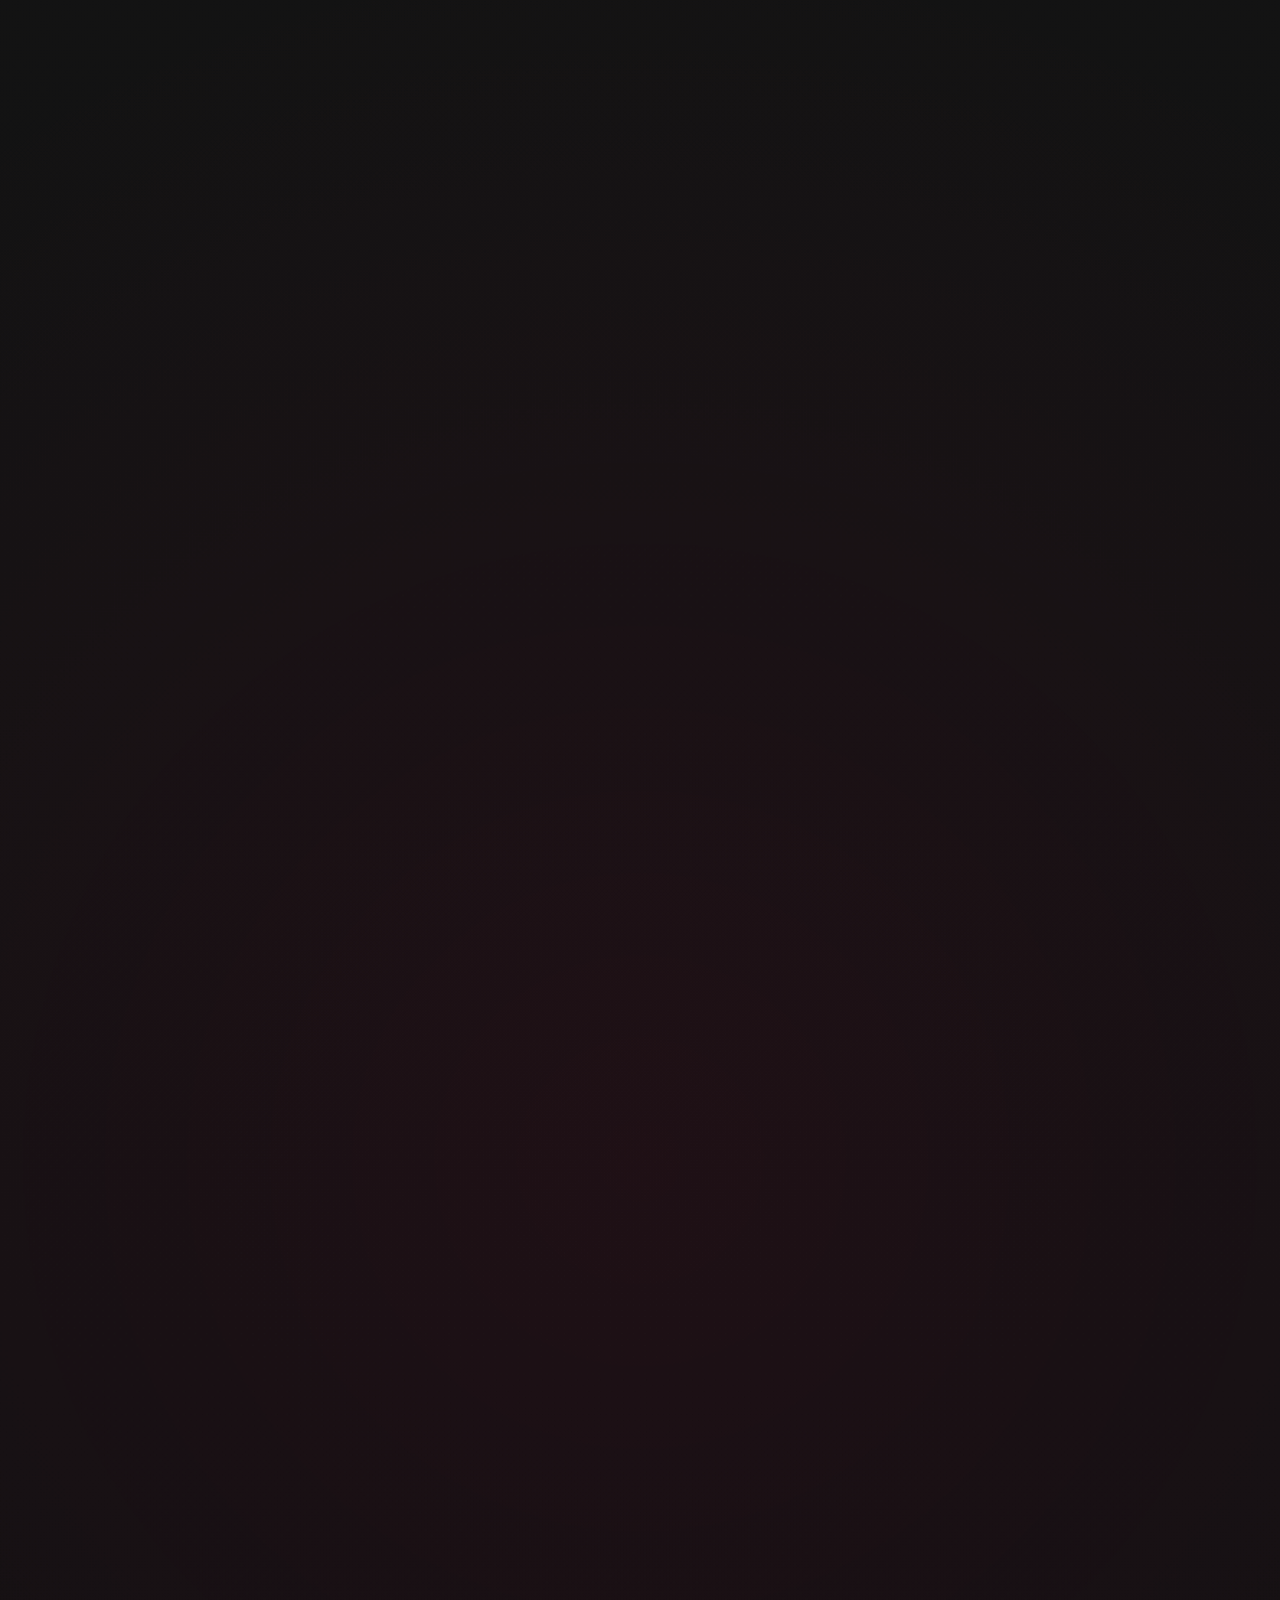
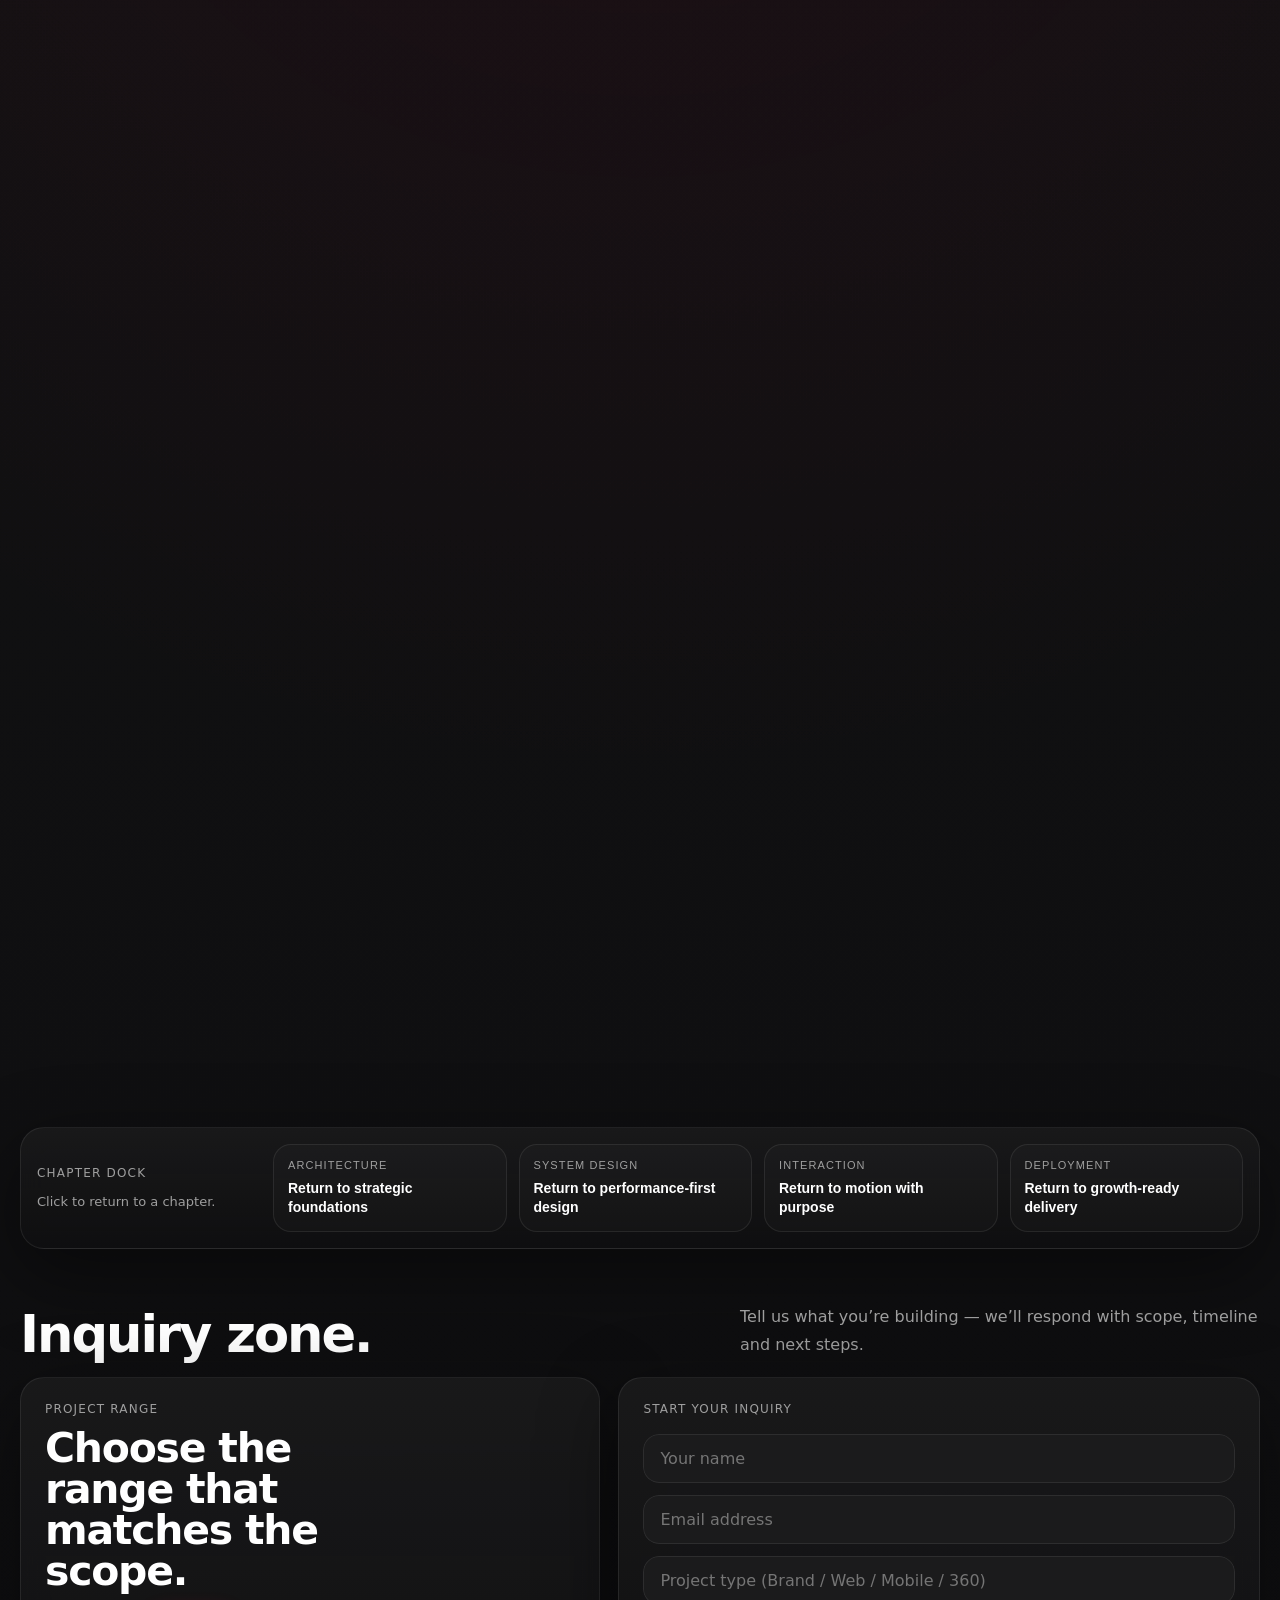
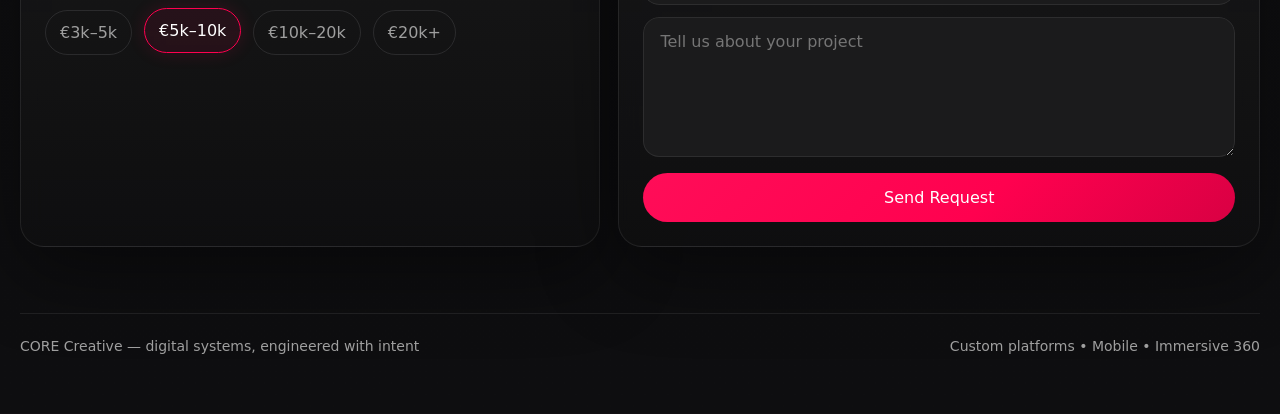
==== commit bb8dc24e: "baseline: initial import" ====
--- a/index-bekap.html
+++ b/index-bekap.html
@@ -4,7 +4,7 @@
   <meta charset="UTF-8" />
   <meta name="viewport" content="width=device-width, initial-scale=1.0" />
   <title>CORE Creative — Real Overlay Stack</title>
-<link rel="stylesheet" href="assets/css/styles.css?v=dev1">
+  <link rel="stylesheet" href="assets/css/styles.css" />
 </head>
 <body>
   <header class="nav">
@@ -31,25 +31,25 @@
 
             <h1 class="title" aria-label="Digital systems. Engineered with intent.">
               <span class="line l1">
-                <span class="w">Digital</span>
-                <span class="w">systems<span class="punct punct-accent">.</span></span>
+                <span class="w">Digital</span>&nbsp;
+                <span class="w">systems</span><span class="punct">.</span>
               </span>
               <span class="line l2">
-                <span class="w">Engineered</span>
-                <span class="w">with</span>
-                <span class="w accent">intent<span class="punct punct-invert">.</span></span>
+                <span class="w">Engineered</span>&nbsp;
+                <span class="w">with</span>&nbsp;
+                <span class="w accent">intent</span><span class="punct">.</span>
               </span>
             </h1>
 
             <p class="hero-copy">
-              CORE Creative architects and builds modern web platforms, iOS/Android products, and immersive 360 environments for brands that take digital seriously.
+              CORE Creative designs and builds advanced web platforms, mobile applications and immersive 360 environments for companies that take digital seriously.
             </p>
 
             <div class="proof-row" aria-label="proof signals">
-              <span class="proof-pill">Bespoke systems</span>
-              <span class="proof-pill">Smooth motion</span>
-              <span class="proof-pill">SEO foundation</span>
-              <span class="proof-pill">Security by design</span>
+              <span class="proof-pill">Custom build</span>
+              <span class="proof-pill">60fps motion</span>
+              <span class="proof-pill">SEO-ready</span>
+              <span class="proof-pill">Security-first</span>
             </div>
 
             <div class="actions">
@@ -92,7 +92,6 @@
               <div class="item"><span>Web Platforms</span><span>Custom / Fast / Scalable</span></div>
               <div class="item"><span>Mobile Engineering</span><span>iOS / Android / Product UI</span></div>
               <div class="item"><span>Immersive 360</span><span>Virtual tours / Interactive spaces</span></div>
-              <div class="item"><span>Video & Motion</span><span>Presentations / Brand films / Music videos</span></div>
             </div>
 
             <div class="mini-stack">
@@ -124,18 +123,16 @@
                 We choose stacks based on product constraints — performance, maintainability and launch speed.
               </p>
 
+              <!-- NEW: numbers/proof row -->
               <div class="proof-metrics" aria-label="delivery proof">
                 <div class="pm">
                   <small>Delivery</small>
                   <strong>2–6 weeks</strong>
                 </div>
-
                 <div class="pm">
                   <small>Quality</small>
-                  <strong>Performance-first build</strong>
-                  <span class="pm-sub">Web Vitals focus • Accessibility baseline</span>
-                </div>
-
+                  <strong>90+ Lighthouse</strong>
+                </div>
                 <div class="pm">
                   <small>Support</small>
                   <strong>12 months</strong>
@@ -166,7 +163,6 @@
                   <span class="pill">SEO</span>
                   <span class="pill">Accessibility</span>
                   <span class="pill">Security</span>
-                  <span class="pill">Maintainability</span>
                 </div>
               </div>
             </div>
